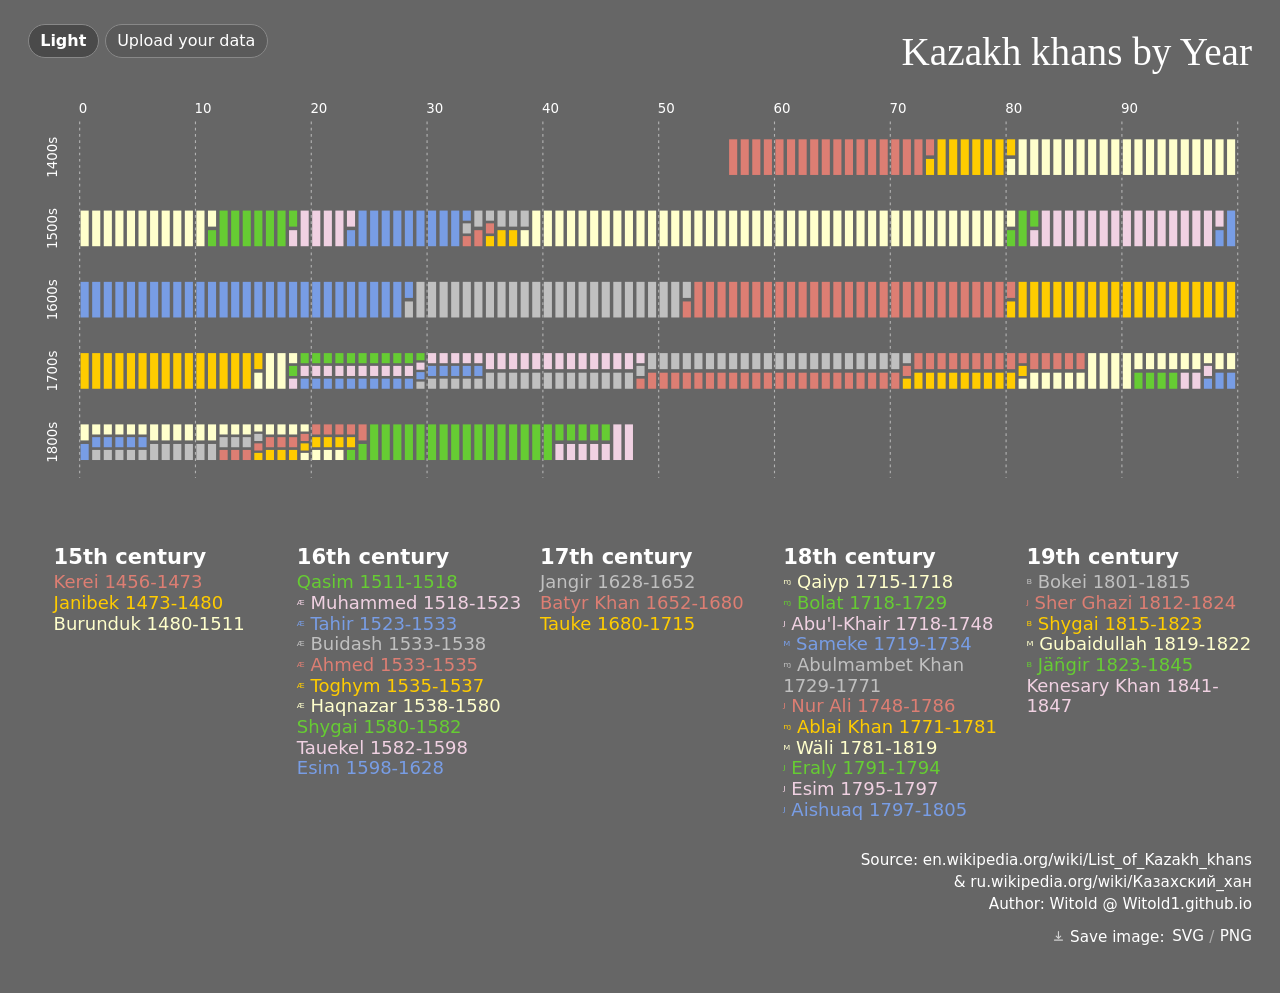
==== web/index.html @ 15a74185 "Major refactor" ====
<!DOCTYPE html>
<html lang="en" data-theme="dark">
  <head>
    <meta charset="utf-8" />
    <meta name="viewport" content="width=device-width, initial-scale=1" />
    <title>Kazakh khans by Year</title>
    <link rel="stylesheet" href="./css/tokens.css" />
    <link rel="stylesheet" href="./css/layout.css" />
    <link rel="stylesheet" href="./css/export.css" />
  </head>
  <body>
    <div class="page">
      <header class="top">
        <div class="controls">
          <button type="button" class="chip" id="theme-toggle" aria-pressed="true">
            Light
          </button>
          <button type="button" class="chip" id="upload-open" aria-expanded="false">
            Upload your data
          </button>
          <section id="custom-panel" hidden>
            <div class="custom-sections">
              <section class="custom-section">
                <h3>Presets</h3>
                <div id="preset-controls"></div>
              </section>
              <section class="custom-section">
                <h3>Dataset setup</h3>
                <div class="custom-file-row">
                  <label class="custom-file-field">
                    Data file
                    <div class="upload-row">
                      <label for="custom-tsv" class="chip">Choose file</label>
                      <span id="custom-file-name">No file selected</span>
                    </div>
                    <input id="custom-tsv" type="file" accept=".tsv,.csv,text/tab-separated-values,text/csv" hidden />
                  </label>
                  <label class="custom-format-field">
                    <span>File format</span>
                    <select id="custom-format">
                      <option value="tsv" selected>TSV</option>
                      <option value="csv">CSV</option>
                    </select>
                  </label>
                </div>
                <div class="custom-grid">
                  <label>
                    <span>Ruler name column <span class="required" aria-hidden="true">*</span></span>
                    <select id="col-name" required></select>
                  </label>
                  <label>
                    <span>Reign period column <span class="required" aria-hidden="true">*</span></span>
                    <select id="col-period" required></select>
                  </label>
                  <label>
                    <span class="field-label">
                      Custom group column
                      <button
                        type="button"
                        class="stat-tip"
                        aria-expanded="false"
                        aria-label="Explain custom group column"
                      >
                        <svg viewBox="0 0 16 16" width="14" height="14" aria-hidden="true" focusable="false">
                          <circle cx="8" cy="8" r="7" fill="none" stroke="currentColor" stroke-width="1.5" />
                          <circle cx="8" cy="5" r="1" fill="currentColor" />
                          <path d="M8 7.25v4.5" fill="none" stroke="currentColor" stroke-width="1.5" stroke-linecap="round" />
                        </svg>
                      </button>
                      <span class="stat-tip-bubble" role="tooltip" hidden>
                        Optional column shown in year tooltips and the legend. For example: dynasty,
                        tribe, faction, major instability, contested reign.
                      </span>
                    </span>
                    <select id="col-group"></select>
                  </label>
                  <label>
                    <span>Ruler native-name column</span>
                    <select id="col-native"></select>
                  </label>
                  <label>
                    <span>Tooltip note column</span>
                    <select id="col-death"></select>
                  </label>
                </div>
              </section>
              <section class="custom-section">
                <h3>Chart metadata</h3>
                <div class="custom-grid">
                  <label>Title <input id="custom-title" type="text" placeholder="Custom dataset title" /></label>
                  <label>Sources <input id="custom-sources" type="text" placeholder="Source: ..." /></label>
                  <label>Author <input id="custom-author" type="text" placeholder="Author: ..." /></label>
                </div>
              </section>
              <section class="custom-section">
                <h3>Color scheme</h3>
                <label class="custom-palette-field">
                  <span>Palette preset</span>
                  <select id="custom-palette"></select>
                </label>
                <div id="palette-preview" class="palette-preview" aria-hidden="true"></div>
              </section>
              <p id="custom-error" hidden></p>
              <button type="button" class="chip" id="apply-custom">Apply custom dataset</button>
            </div>
          </section>
        </div>
        <h1 id="chart-title">Kazakh khans by Year</h1>
      </header>

      <p id="error" hidden></p>

      <div class="chart-scroll">
        <svg id="chart" role="img" aria-label="Century by year tile chart of Kazakh khans"></svg>
      </div>
      <p id="readout" aria-live="polite"></p>
      <div id="legend"></div>

      <footer class="caption">
        <div class="sources" id="sources">
          Source:
          <a href="https://en.wikipedia.org/wiki/List_of_Kazakh_khans">en.wikipedia.org/wiki/List_of_Kazakh_khans</a><br />
          &amp; <a href="https://ru.wikipedia.org/wiki/%D0%9A%D0%B0%D0%B7%D0%B0%D1%85%D1%81%D0%BA%D0%B8%D0%B9_%D1%85%D0%B0%D0%BD">ru.wikipedia.org/wiki/Казахский_хан</a>
        </div>
        <div id="author-line">
          Author: Witold @
          <a href="https://witold1.github.io">Witold1.github.io</a>
        </div>
      </footer>
    </div>
    <div id="tooltip" hidden></div>
    <script type="module" src="./js/app.js"></script>
  </body>
</html>
---- web/css/tokens.css ----
:root,
:root[data-theme="light"] {
  --face: #ffffff;
  --tick: #000000;
  --grid: #000000;
  --title: #000000;
  --legend-header: #000000;
  --caption: #9a9a9a;
  --muted: #666666;
  --chip: #f2f2f2;
  --chip-on: #e8e8e8;
  --stroke: #d0d0d0;
  --error: #b33;
}

:root[data-theme="dark"] {
  --face: #666666;
  --tick: #ffffff;
  --grid: #ffffff;
  --title: #ffffff;
  --legend-header: #ffffff;
  --caption: #ffffff;
  --muted: #e6e6e6;
  --chip: #5a5a5a;
  --chip-on: #4a4a4a;
  --stroke: #888888;
  --error: #ffc9c9;
}
---- web/css/layout.css ----
*,
*::before,
*::after {
  box-sizing: border-box;
}

html,
body {
  margin: 0;
  min-height: 100%;
  background: var(--face);
  color: var(--tick);
}

body {
  font-family: "Segoe UI", system-ui, sans-serif;
  font-size: 1.125rem;
  line-height: 1.45;
  padding: 1.5rem 1.75rem 2.75rem;
}

.page {
  width: 100%;
  max-width: none;
}

.top {
  display: flex;
  align-items: flex-start;
  justify-content: space-between;
  gap: 1rem;
  flex-wrap: wrap;
  margin-bottom: 0.75rem;
}

.controls {
  display: flex;
  flex-wrap: wrap;
  gap: 0.4rem;
  align-items: center;
  position: relative;
}

#preset-controls {
  display: flex;
  flex-wrap: wrap;
  gap: 0.4rem;
}

#custom-panel #preset-controls .chip {
  font-size: 0.92rem;
}

#custom-panel {
  position: absolute;
  top: calc(100% + 0.45rem);
  left: 0;
  z-index: 15;
  width: min(52rem, 96vw);
  border: 1px solid var(--stroke);
  background: var(--face);
  padding: 0.7rem;
  box-shadow: 0 10px 28px rgba(0, 0, 0, 0.25);
}

.custom-sections {
  display: grid;
  gap: 0.7rem;
}

.custom-section {
  border: 1px solid var(--stroke);
  padding: 0.55rem 0.6rem 0.65rem;
}

.custom-section h3 {
  margin: 0 0 0.45rem;
  font-size: 0.95rem;
}

.custom-file-row {
  display: flex;
  flex-wrap: wrap;
  gap: 0.8rem 1.2rem;
  align-items: end;
  margin-bottom: 0.65rem;
}

.custom-file-field {
  display: grid;
  gap: 0.2rem;
  font-size: 0.9rem;
  flex: 1 1 16rem;
}

.custom-format-field {
  display: grid;
  gap: 0.2rem;
  font-size: 0.9rem;
  flex: 0 0 auto;
  min-width: 7rem;
}

.custom-format-field select {
  width: 100%;
  border: 1px solid var(--stroke);
  background: var(--face);
  color: var(--tick);
  padding: 0.3rem 0.45rem;
}

.custom-palette-field {
  display: grid;
  gap: 0.2rem;
  font-size: 0.9rem;
  max-width: 14rem;
  margin-bottom: 0.45rem;
}

.custom-palette-field select {
  width: 100%;
  border: 1px solid var(--stroke);
  background: var(--face);
  color: var(--tick);
  padding: 0.3rem 0.45rem;
}

.palette-preview {
  display: flex;
  gap: 0.35rem;
  flex-wrap: wrap;
}

.palette-swatch {
  width: 1.35rem;
  height: 1.35rem;
  border: 1px solid var(--stroke);
  border-radius: 2px;
}

.custom-grid {
  display: grid;
  grid-template-columns: repeat(auto-fit, minmax(14rem, 1fr));
  gap: 0.55rem 0.8rem;
  align-items: end;
}

.custom-grid label {
  display: grid;
  gap: 0.2rem;
  font-size: 0.9rem;
}

.required {
  color: #b33;
}

.field-label {
  display: inline-flex;
  align-items: center;
  position: relative;
  gap: 0.15rem;
}

.custom-grid .stat-tip {
  display: inline-flex;
  align-items: center;
  justify-content: center;
  margin: 0;
  padding: 0;
  border: 0;
  background: transparent;
  color: var(--muted);
  line-height: 0;
  cursor: pointer;
}

.custom-grid .stat-tip-bubble {
  position: absolute;
  left: 0;
  top: calc(100% + 0.35rem);
  z-index: 6;
  box-sizing: border-box;
  width: max-content;
  max-width: min(18rem, 100vw - 2rem);
  padding: 0.45rem 0.55rem;
  border: 1px solid var(--stroke);
  background: var(--face);
  box-shadow: 0 4px 14px rgba(0, 0, 0, 0.15);
  color: var(--tick);
  font-size: 0.85rem;
  font-weight: 400;
  line-height: 1.35;
}

.upload-row {
  display: flex;
  gap: 0.5rem;
  align-items: center;
}

#custom-file-name {
  font-size: 0.85rem;
  color: var(--muted);
}

.custom-grid input,
.custom-grid select {
  width: 100%;
  border: 1px solid var(--stroke);
  background: var(--face);
  color: var(--tick);
  padding: 0.3rem 0.45rem;
}

h1 {
  margin: 0;
  font-size: 2.45rem;
  font-weight: 400;
  color: var(--title);
  text-align: right;
  font-family: Georgia, "Iowan Old Style", serif;
}

.chip {
  appearance: none;
  border: 1px solid var(--stroke);
  background: var(--chip);
  color: var(--tick);
  font: inherit;
  font-size: 1rem;
  padding: 0.28rem 0.7rem;
  border-radius: 999px;
  cursor: pointer;
}

.chip[aria-pressed="true"] {
  background: var(--chip-on);
  font-weight: 600;
}

.chart-scroll {
  overflow-x: auto;
  overflow-y: hidden;
  -webkit-overflow-scrolling: touch;
}

#chart {
  display: block;
  width: 100%;
  min-width: 980px;
  height: auto;
  cursor: crosshair;
}

@media (max-width: 1024px) {
  body:not(.is-exporting) #chart {
    min-width: 900px;
  }
}

@media (max-width: 720px) {
  body:not(.is-exporting) #chart {
    min-width: 820px;
  }
}

@media (max-width: 900px) {
  body:not(.is-exporting) {
    font-size: 1rem;
    line-height: 1.4;
    padding: 1rem 1rem 1.5rem;
  }

  body:not(.is-exporting) h1 {
    font-size: 1.9rem;
  }

  body:not(.is-exporting) .chip {
    font-size: 0.92rem;
    padding: 0.25rem 0.62rem;
  }

  body:not(.is-exporting) #readout {
    font-size: 0.95rem;
    margin: 0.4rem 0 0.9rem;
  }

  body:not(.is-exporting) .caption {
    margin-top: 1.2rem;
    font-size: 0.86rem;
  }

}

@media (max-width: 560px) {
  body:not(.is-exporting) h1 {
    font-size: 1.55rem;
  }

  body:not(.is-exporting) .controls {
    gap: 0.3rem;
  }

  body:not(.is-exporting) .chip {
    font-size: 0.86rem;
    padding: 0.22rem 0.56rem;
  }

  body:not(.is-exporting) #tooltip {
    max-width: min(90vw, 18rem);
    font-size: 0.86rem;
  }

  body:not(.is-exporting) .tip-native {
    font-size: 0.8rem;
  }
}

#chart .tile {
  cursor: pointer;
}

#chart.is-filtered .ruler-tiles {
  opacity: 0.20;
}

#chart.is-filtered .ruler-tiles.is-active {
  opacity: 1;
}

#readout {
  min-height: 1.5em;
  margin: 0.5rem 0 1.15rem;
  color: var(--muted);
  text-align: center;
}

#legend {
  display: grid;
  grid-template-columns: repeat(var(--legend-cols, 1), minmax(0, 1fr));
  gap: 0.85rem 1.1rem;
  padding-left: clamp(0px, 2vw, 2rem);
}

.legend-col {
  min-width: 0;
}

.legend-col h3 {
  margin: 0 0 0rem;
  font-weight: 700;
}

.legend-col ul {
  list-style: none;
  margin: 0;
  padding: 0;
}

.legend-item {
  appearance: none;
  display: block;
  width: 100%;
  margin: 0;
  padding: 0;
  text-align: left;
  border: 0;
  background: transparent;
  font: inherit;
  line-height: 1.15;
  cursor: pointer;
}

.legend-label {
  display: inline;
}

.legend-mark {
  font-size: 0.72em;
  line-height: 1;
  vertical-align: baseline;
}

.legend-item:hover {
  font-weight: 600;
}

.legend-item.is-selected {
  font-weight: 600;
  text-decoration: underline;
}

.caption {
  margin-top: 1.75rem;
  text-align: right;
  color: var(--caption);
  font-size: 0.95rem;
}

.caption a {
  color: inherit;
}

.caption .sources {
  font-size: inherit;
}

#tooltip {
  position: fixed;
  z-index: 10;
  max-width: 22rem;
  padding: 0.55rem 0.75rem;
  background: var(--face);
  color: var(--tick);
  border: 1px solid var(--stroke);
  font-size: 0.95rem;
  pointer-events: none;
}

#tooltip strong {
  display: block;
  margin-bottom: 0.25rem;
}

.tip-row {
  display: grid;
  grid-template-columns: 0.65rem 1fr;
  column-gap: 0.4rem;
  align-items: baseline;
  margin-top: 0.15rem;
}

.tip-swatch {
  width: 0.55rem;
  height: 0.55rem;
  display: inline-block;
  translate: 0 0.1rem;
}

.tip-native {
  grid-column: 2;
  color: var(--muted);
  font-size: 0.88rem;
}

.tip-muted {
  color: var(--muted);
}

#error {
  color: var(--error);
  font-size: 0.95rem;
}

#custom-error {
  color: var(--error);
  font-size: 0.9rem;
  margin: 0;
}

@media (max-width: 900px) {
  body:not(.is-exporting) #legend {
    grid-template-columns: repeat(auto-fit, minmax(11rem, 1fr));
    gap: 0.7rem 1rem;
    padding-left: 0;
  }

  body:not(.is-exporting) .legend-col h3 {
    font-size: 0.96rem;
  }

  body:not(.is-exporting) .legend-item {
    font-size: 0.96rem;
    padding: 0.12rem 0;
  }
}

@media (max-width: 560px) {
  body:not(.is-exporting) #legend {
    display: block;
    max-height: 42vh;
    overflow-y: auto;
    padding-right: 0.35rem;
    border-top: 1px solid var(--stroke);
    border-bottom: 1px solid var(--stroke);
    margin-top: 0.3rem;
  }

  body:not(.is-exporting) .legend-col {
    padding: 0.35rem 0;
  }

  body:not(.is-exporting) .legend-col + .legend-col {
    border-top: 1px dashed var(--stroke);
  }

  body:not(.is-exporting) .legend-col h3 {
    position: sticky;
    top: 0;
    background: var(--face);
    margin: 0;
    padding: 0.14rem 0;
    z-index: 1;
  }
}
---- web/css/export.css ----
.export-tools {
  display: inline-flex;
  align-items: center;
  flex-wrap: wrap;
  gap: 0.35em;
  margin: 0;
  padding: 0;
  font: inherit;
  font-size: inherit;
  font-weight: inherit;
  line-height: inherit;
  letter-spacing: inherit;
  color: inherit;
}

.export-tools .export-icon {
  display: inline-flex;
  flex-shrink: 0;
  color: inherit;
  opacity: 0.7;
}

.export-tools .export-icon svg {
  display: block;
  width: 0.85em;
  height: 0.85em;
}

.export-tools button {
  margin: 0;
  padding: 0;
  border: 0;
  border-bottom: 1px solid transparent;
  border-radius: 0;
  background: none;
  font: inherit;
  font-weight: inherit;
  letter-spacing: inherit;
  color: inherit;
  cursor: pointer;
}

.export-tools:hover .export-icon,
.export-tools button:hover,
.export-tools button:focus-visible {
  opacity: 1;
  outline: none;
}

.export-tools button:hover,
.export-tools button:focus-visible {
  border-bottom-color: currentColor;
}

.export-tools button:disabled {
  opacity: 0.45;
  cursor: wait;
  border-bottom-color: transparent;
}

.export-tools .export-prefix {
  font: inherit;
  font-weight: inherit;
  letter-spacing: inherit;
  color: inherit;
  margin-right: 0.15em;
}

.export-sep {
  color: inherit;
  opacity: 0.45;
  user-select: none;
  font-weight: inherit;
}

.footer-export {
  margin: 0.65rem 0 0;
}

/* Hide chrome while capturing */
body.is-exporting .controls,
body.is-exporting .export-tools,
body.is-exporting .footer-export,
body.is-exporting #readout,
body.is-exporting #error,
body.is-exporting #tooltip,
body.is-exporting #custom-panel {
  display: none !important;
}

/* Absolute px type — rem still shrinks on iPhone during foreignObject capture */
html:has(body.is-exporting),
body.is-exporting,
.page.is-export-capture {
  font-size: 18px !important;
  -webkit-text-size-adjust: 100% !important;
  text-size-adjust: 100% !important;
  background: var(--face) !important;
}

body.is-exporting {
  padding: 0 !important;
  margin: 0 !important;
}

body.is-exporting .page,
.page.is-export-capture {
  width: 1180px;
  max-width: 1180px;
  padding: 24px 24px 40px;
  background: var(--face);
}

body.is-exporting .page {
  overflow: visible;
  margin-left: 0;
  margin-right: 0;
}

body.is-exporting .top,
.page.is-export-capture .top {
  justify-content: flex-end;
  margin-bottom: 12px;
}

body.is-exporting h1,
.page.is-export-capture h1 {
  font-size: 39.2px !important;
}

body.is-exporting .caption,
.page.is-export-capture .caption {
  font-size: 15.2px !important;
  margin-top: 28px;
}

body.is-exporting #legend,
.page.is-export-capture #legend {
  display: grid !important;
  grid-template-columns: repeat(var(--legend-cols, 1), minmax(0, 1fr)) !important;
  gap: 0.35rem 0.75rem;
  max-height: none !important;
  overflow: visible !important;
  border: 0 !important;
  padding-left: 18px;
}

body.is-exporting .legend-col,
.page.is-export-capture .legend-col {
  min-width: 0 !important;
  align-self: start !important;
}

body.is-exporting .legend-col ul,
.page.is-export-capture .legend-col ul {
  margin: 0 !important;
  padding: 0 !important;
}

body.is-exporting .legend-col li,
.page.is-export-capture .legend-col li {
  margin: 0 !important;
  padding: 0 !important;
  line-height: 1.15 !important;
}

body.is-exporting .legend-col h3,
.page.is-export-capture .legend-col h3 {
  margin: 0 0 0.2rem !important;
  font-size: 15px !important;
  font-weight: 700 !important;
  line-height: 1.15 !important;
  position: static !important;
}

body.is-exporting .legend-item,
.page.is-export-capture .legend-item {
  appearance: none !important;
  display: block !important;
  width: 100% !important;
  margin: 0 !important;
  padding: 0 !important;
  border: 0 !important;
  min-height: 0 !important;
  height: auto !important;
  background: transparent !important;
  font-size: 14px !important;
  font-weight: 400 !important;
  line-height: 1.15 !important;
  letter-spacing: 0 !important;
  text-decoration: none !important;
  overflow-wrap: break-word !important;
  word-break: normal !important;
  opacity: 1 !important;
  print-color-adjust: exact;
  -webkit-print-color-adjust: exact;
}

body.is-exporting .legend-label,
.page.is-export-capture .legend-label {
  display: inline !important;
  line-height: 1.15 !important;
}

body.is-exporting .legend-mark,
.page.is-export-capture .legend-mark {
  display: inline !important;
  font-size: 0.72em !important;
  line-height: 1 !important;
  vertical-align: baseline !important;
}

body.is-exporting .chart-scroll,
.page.is-export-capture .chart-scroll {
  overflow: visible !important;
}

body.is-exporting #chart,
.page.is-export-capture #chart {
  min-width: 0 !important;
  width: 100% !important;
}

body.is-exporting #chart.is-filtered .ruler-tiles,
.page.is-export-capture #chart.is-filtered .ruler-tiles {
  opacity: 1 !important;
}

.page.is-export-capture {
  margin: 0 !important;
  width: 1180px;
  max-width: 1180px;
  overflow: visible;
  transform: none !important;
  position: relative;
  left: 0;
  top: 0;
}
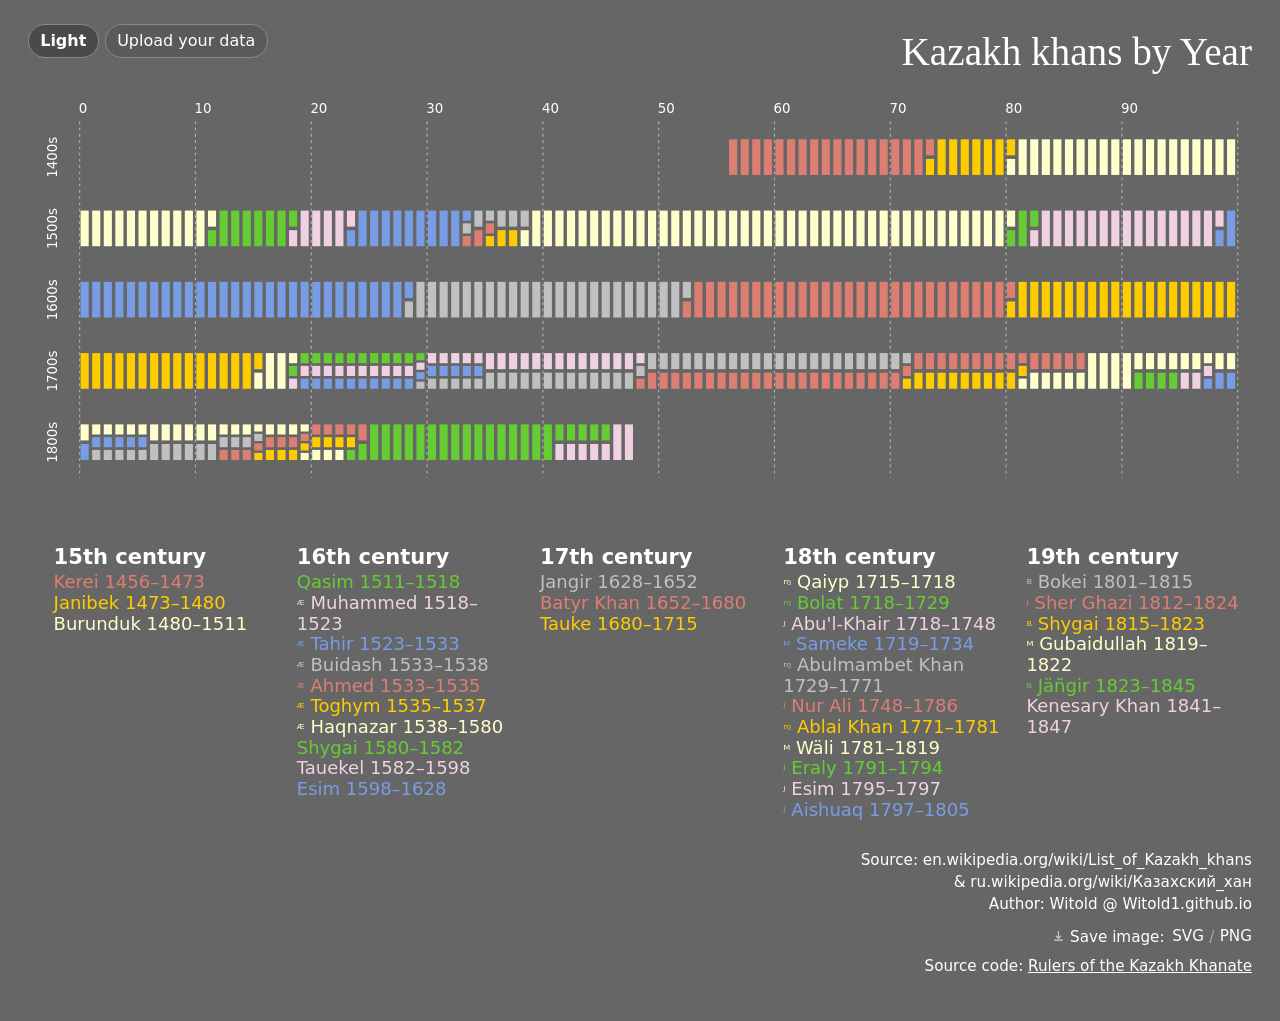
==== commit 3680c885: "Optimize data processing logic. Add more data presets. Improve UI. ​Add more AI-collected example da" ====
--- a/web/index.html
+++ b/web/index.html
@@ -21,11 +21,9 @@
           <section id="custom-panel" hidden>
             <div class="custom-sections">
               <section class="custom-section">
-                <h3>Presets</h3>
+                <h3>Select a preset or pick your data file</h3>
                 <div id="preset-controls"></div>
-              </section>
-              <section class="custom-section">
-                <h3>Dataset setup</h3>
+                <div class="custom-source-or" aria-hidden="true">or</div>
                 <div class="custom-file-row">
                   <label class="custom-file-field">
                     Data file
@@ -43,53 +41,114 @@
                     </select>
                   </label>
                 </div>
-                <div class="custom-grid">
-                  <label>
-                    <span>Ruler name column <span class="required" aria-hidden="true">*</span></span>
-                    <select id="col-name" required></select>
-                  </label>
-                  <label>
-                    <span>Reign period column <span class="required" aria-hidden="true">*</span></span>
-                    <select id="col-period" required></select>
-                  </label>
-                  <label>
-                    <span class="field-label">
-                      Custom group column
-                      <button
-                        type="button"
-                        class="stat-tip"
-                        aria-expanded="false"
-                        aria-label="Explain custom group column"
-                      >
-                        <svg viewBox="0 0 16 16" width="14" height="14" aria-hidden="true" focusable="false">
-                          <circle cx="8" cy="8" r="7" fill="none" stroke="currentColor" stroke-width="1.5" />
-                          <circle cx="8" cy="5" r="1" fill="currentColor" />
-                          <path d="M8 7.25v4.5" fill="none" stroke="currentColor" stroke-width="1.5" stroke-linecap="round" />
-                        </svg>
-                      </button>
-                      <span class="stat-tip-bubble" role="tooltip" hidden>
-                        Optional column shown in year tooltips and the legend. For example: dynasty,
-                        tribe, faction, major instability, contested reign.
+              </section>
+              <section class="custom-section custom-section-collapsible">
+                <div class="custom-section-head">
+                  <h3 id="dataset-setup-heading">Column mapping</h3>
+                  <button
+                    type="button"
+                    class="section-toggle"
+                    id="dataset-setup-toggle"
+                    aria-expanded="false"
+                    aria-controls="dataset-setup-body"
+                    data-section-name="column mapping"
+                    aria-label="Show column mapping"
+                  >
+                    <svg class="section-chevron" viewBox="0 0 24 12" width="22" height="11" aria-hidden="true" focusable="false">
+                      <path d="M4 9.5 12 2.5l8 7" fill="none" stroke="currentColor" stroke-width="1.75" stroke-linecap="round" stroke-linejoin="round" />
+                    </svg>
+                  </button>
+                </div>
+                <div id="dataset-setup-body" class="custom-section-body">
+                  <div class="custom-grid">
+                    <label>
+                      <span>Ruler name column <span class="required" aria-hidden="true">*</span></span>
+                      <select id="col-name" required></select>
+                    </label>
+                    <label>
+                      <span>Reign period column <span class="required" aria-hidden="true">*</span></span>
+                      <select id="col-period" required></select>
+                    </label>
+                    <label>
+                      <span>Ruler native-name column</span>
+                      <select id="col-native"></select>
+                    </label>
+                    <label>
+                      <span class="field-label">
+                        Custom group column
+                        <button
+                          type="button"
+                          class="stat-tip"
+                          aria-expanded="false"
+                          aria-label="Explain custom group column"
+                        >
+                          <svg viewBox="0 0 16 16" width="14" height="14" aria-hidden="true" focusable="false">
+                            <circle cx="8" cy="8" r="7" fill="none" stroke="currentColor" stroke-width="1.5" />
+                            <circle cx="8" cy="5" r="1" fill="currentColor" />
+                            <path d="M8 7.25v4.5" fill="none" stroke="currentColor" stroke-width="1.5" stroke-linecap="round" />
+                          </svg>
+                        </button>
+                        <span class="stat-tip-bubble" role="tooltip" hidden>
+                          Optional column shown in year tooltips. For example: dynasty,
+                          tribe, faction, juz, contested reign. Pair with Custom group
+                          symbol for the legend prefix (ᴹ, ᴿ, …).
+                        </span>
                       </span>
-                    </span>
-                    <select id="col-group"></select>
-                  </label>
-                  <label>
-                    <span>Ruler native-name column</span>
-                    <select id="col-native"></select>
-                  </label>
-                  <label>
-                    <span>Tooltip note column</span>
-                    <select id="col-death"></select>
-                  </label>
+                      <select id="col-group"></select>
+                    </label>
+                    <label>
+                      <span class="field-label">
+                        Custom group symbol column
+                        <button
+                          type="button"
+                          class="stat-tip"
+                          aria-expanded="false"
+                          aria-label="Explain custom group symbol column"
+                        >
+                          <svg viewBox="0 0 16 16" width="14" height="14" aria-hidden="true" focusable="false">
+                            <circle cx="8" cy="8" r="7" fill="none" stroke="currentColor" stroke-width="1.5" />
+                            <circle cx="8" cy="5" r="1" fill="currentColor" />
+                            <path d="M8 7.25v4.5" fill="none" stroke="currentColor" stroke-width="1.5" stroke-linecap="round" />
+                          </svg>
+                        </button>
+                        <span class="stat-tip-bubble" role="tooltip" hidden>
+                          Optional short mark shown before the name in the legend
+                          (for example ᴹ or ᴿ). Use with Custom group for the full label
+                          (Middle Juz, dynasty, house).
+                        </span>
+                      </span>
+                      <select id="col-mark"></select>
+                    </label>
+                    <label>
+                      <span>Tooltip note column</span>
+                      <select id="col-death"></select>
+                    </label>
+                  </div>
                 </div>
               </section>
-              <section class="custom-section">
-                <h3>Chart metadata</h3>
-                <div class="custom-grid">
-                  <label>Title <input id="custom-title" type="text" placeholder="Custom dataset title" /></label>
-                  <label>Sources <input id="custom-sources" type="text" placeholder="Source: ..." /></label>
-                  <label>Author <input id="custom-author" type="text" placeholder="Author: ..." /></label>
+              <section class="custom-section custom-section-collapsible">
+                <div class="custom-section-head">
+                  <h3 id="chart-metadata-heading">Chart metadata</h3>
+                  <button
+                    type="button"
+                    class="section-toggle"
+                    id="chart-metadata-toggle"
+                    aria-expanded="false"
+                    aria-controls="chart-metadata-body"
+                    data-section-name="chart metadata"
+                    aria-label="Show chart metadata"
+                  >
+                    <svg class="section-chevron" viewBox="0 0 24 12" width="22" height="11" aria-hidden="true" focusable="false">
+                      <path d="M4 9.5 12 2.5l8 7" fill="none" stroke="currentColor" stroke-width="1.75" stroke-linecap="round" stroke-linejoin="round" />
+                    </svg>
+                  </button>
+                </div>
+                <div id="chart-metadata-body" class="custom-section-body">
+                  <div class="custom-grid">
+                    <label>Title <input id="custom-title" type="text" placeholder="Custom dataset title" /></label>
+                    <label>Sources <input id="custom-sources" type="text" placeholder="Source: ..." /></label>
+                    <label>Author <input id="custom-author" type="text" placeholder="Author: ..." /></label>
+                  </div>
                 </div>
               </section>
               <section class="custom-section">
--- a/web/css/layout.css
+++ b/web/css/layout.css
@@ -39,12 +39,29 @@
   gap: 0.4rem;
   align-items: center;
   position: relative;
+  max-width: 100%;
 }
 
 #preset-controls {
   display: flex;
   flex-wrap: wrap;
   gap: 0.4rem;
+}
+
+.custom-source-or {
+  display: flex;
+  align-items: center;
+  gap: 0.65rem;
+  color: var(--muted);
+  text-transform: lowercase;
+}
+
+.custom-source-or::before,
+.custom-source-or::after {
+  content: "";
+  flex: 1 1 auto;
+  height: 1px;
+  background: var(--stroke);
 }
 
 #custom-panel #preset-controls .chip {
@@ -56,21 +73,102 @@
   top: calc(100% + 0.45rem);
   left: 0;
   z-index: 15;
-  width: min(52rem, 96vw);
+  width: min(52rem, calc(100vw - 3.5rem));
   border: 1px solid var(--stroke);
   background: var(--face);
-  padding: 0.7rem;
+  padding: 0.4rem 0.4rem 0.7rem;
   box-shadow: 0 10px 28px rgba(0, 0, 0, 0.25);
 }
 
+@media (max-width: 900px) {
+  body:not(.is-exporting) .controls:has(#custom-panel:not([hidden])) {
+    flex: 1 1 100%;
+    align-items: stretch;
+  }
+
+  body:not(.is-exporting) #custom-panel {
+    position: static;
+    top: auto;
+    left: auto;
+    z-index: auto;
+    flex: 1 1 100%;
+    width: 100%;
+    max-height: none;
+    overflow: visible;
+    margin-top: 0.15rem;
+    box-shadow: none;
+  }
+
+  body:not(.is-exporting) .custom-grid {
+    grid-template-columns: 1fr;
+  }
+
+  body:not(.is-exporting) .custom-file-field,
+  body:not(.is-exporting) .custom-format-field {
+    flex: 1 1 100%;
+    min-width: 0;
+  }
+
+  body:not(.is-exporting) .custom-palette-field {
+    max-width: none;
+  }
+
+  body:not(.is-exporting) .custom-section-collapsible .custom-section-head {
+    position: relative;
+    padding-right: 1.6rem;
+  }
+
+  body:not(.is-exporting) .custom-section-collapsible:not(:has(.section-toggle[aria-expanded="true"])) .custom-section-head {
+    margin-bottom: 0;
+  }
+
+  body:not(.is-exporting) .custom-section-collapsible:not(:has(.section-toggle[aria-expanded="true"])) .custom-section-body {
+    display: none;
+  }
+
+  body:not(.is-exporting) .section-toggle {
+    display: inline-flex;
+    position: absolute;
+    inset: -0.25rem;
+    color: var(--muted);
+    justify-content: flex-end;
+    padding: 0 0.1rem;
+  }
+
+  body:not(.is-exporting) .section-toggle:hover,
+  body:not(.is-exporting) .section-toggle:focus-visible {
+    color: var(--tick);
+  }
+
+  body:not(.is-exporting) .section-toggle:focus-visible {
+    outline: none;
+    box-shadow: inset 0 0 0 1px var(--stroke);
+  }
+
+  body:not(.is-exporting) .section-toggle .section-chevron {
+    transform: rotate(180deg);
+  }
+
+  body:not(.is-exporting) .section-toggle[aria-expanded="true"] .section-chevron {
+    transform: none;
+  }
+}
+
 .custom-sections {
   display: grid;
   gap: 0.7rem;
 }
 
 .custom-section {
-  border: 1px solid var(--stroke);
-  padding: 0.55rem 0.6rem 0.65rem;
+  padding: 0.55rem 0.6rem 0.55rem;
+}
+
+.custom-section-head {
+  display: flex;
+  align-items: center;
+  justify-content: space-between;
+  gap: 0.5rem;
+  margin-bottom: 0.45rem;
 }
 
 .custom-section h3 {
@@ -78,12 +176,34 @@
   font-size: 0.95rem;
 }
 
+.custom-section-head h3 {
+  margin: 0;
+}
+
+.section-toggle {
+  display: none;
+  margin: 0;
+  padding: 0;
+  border: 0;
+  background: transparent;
+  color: var(--muted);
+  cursor: pointer;
+  touch-action: manipulation;
+  align-items: center;
+  justify-content: center;
+}
+
+.section-chevron {
+  display: block;
+  transition: transform 0.22s ease;
+}
+
 .custom-file-row {
   display: flex;
   flex-wrap: wrap;
   gap: 0.8rem 1.2rem;
   align-items: end;
-  margin-bottom: 0.65rem;
+  margin-bottom: 0;
 }
 
 .custom-file-field {
@@ -303,7 +423,6 @@
   }
 
   body:not(.is-exporting) .chip {
-    font-size: 0.86rem;
     padding: 0.22rem 0.56rem;
   }
 
--- a/web/css/export.css
+++ b/web/css/export.css
@@ -77,14 +77,31 @@
   margin: 0.65rem 0 0;
 }
 
-/* Hide chrome while capturing */
+.footer-source {
+  margin: 0.35rem 0 0;
+}
+
+.footer-source a {
+  color: inherit;
+}
+
+/* Hide chrome while capturing (clone is .page, not document.body) */
 body.is-exporting .controls,
 body.is-exporting .export-tools,
 body.is-exporting .footer-export,
+body.is-exporting .footer-source,
 body.is-exporting #readout,
 body.is-exporting #error,
 body.is-exporting #tooltip,
-body.is-exporting #custom-panel {
+body.is-exporting #custom-panel,
+.page.is-export-capture .controls,
+.page.is-export-capture .export-tools,
+.page.is-export-capture .footer-export,
+.page.is-export-capture .footer-source,
+.page.is-export-capture #readout,
+.page.is-export-capture #error,
+.page.is-export-capture #tooltip,
+.page.is-export-capture #custom-panel {
   display: none !important;
 }
 
